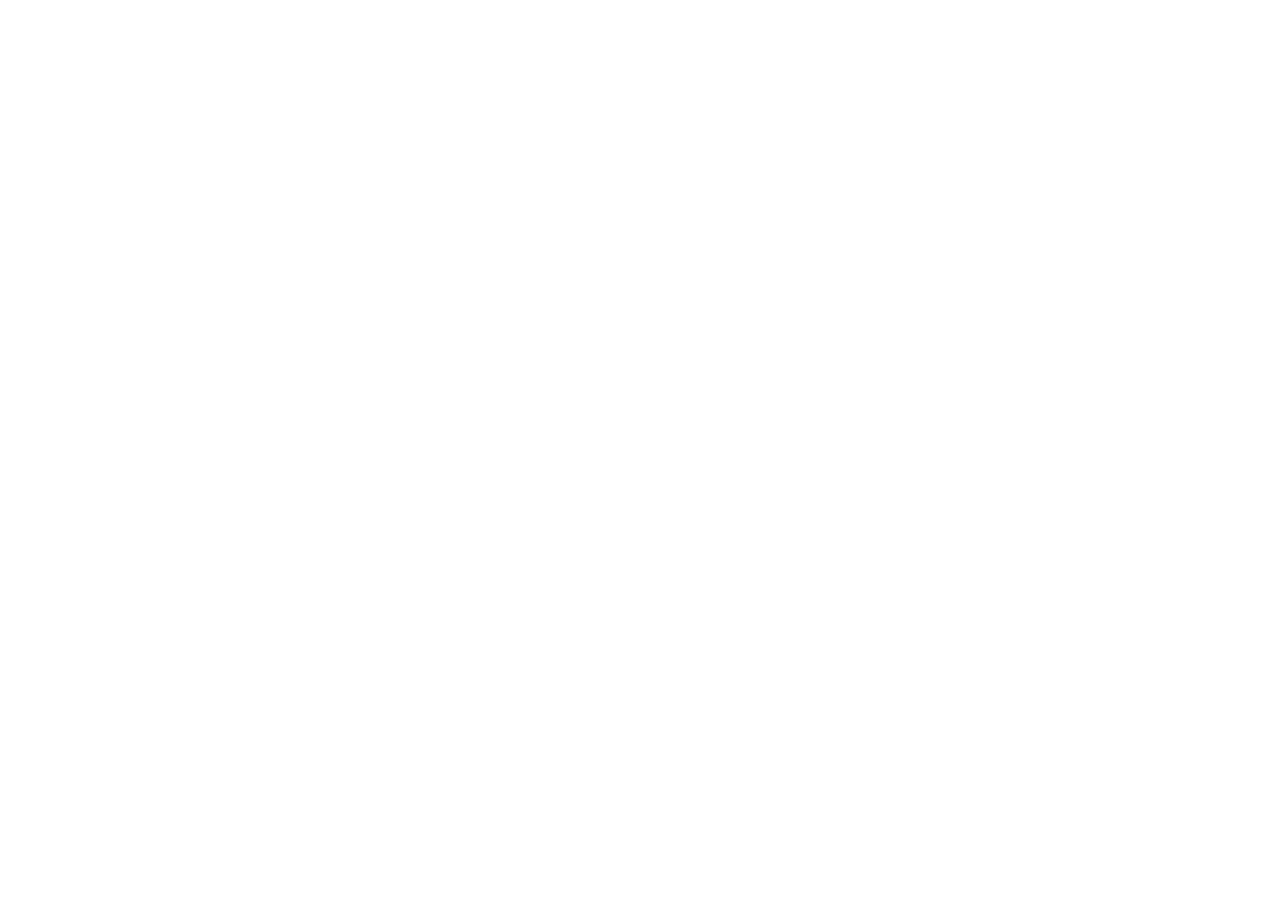
==== index.html @ 2c239f34 "Added index.html file, style.css, bootstrap.min.js, and fonts" ====
<!DOCTYPE html>
<html lang="en">
<head>
    <meta charset="UTF-8">
    <meta http-equiv="X-UA-Compatible" content="IE=edge">
    <meta name="viewport" content="width=device-width, initial-scale=1.0">
    <title>Document</title>
</head>
<body>
    
</body>
</html>
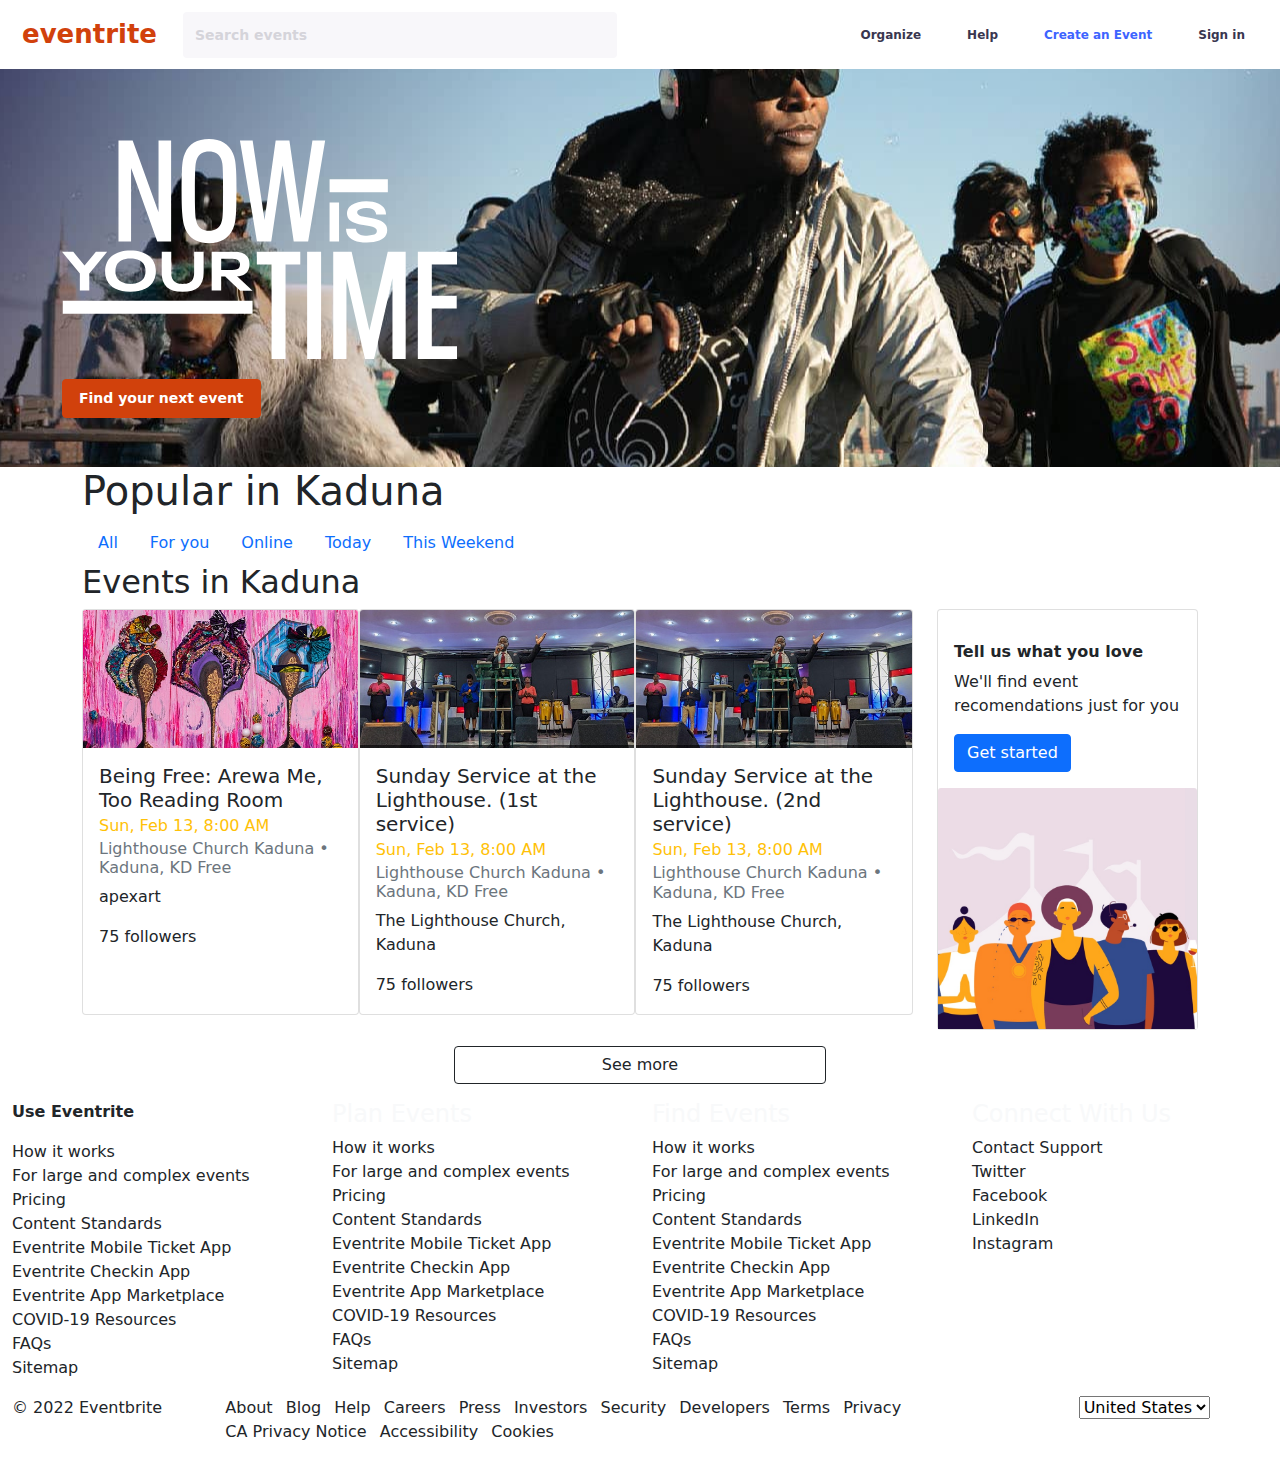
==== commit b6f734e8: "Completed homepage navigation bar and hero section" ====
--- a/index.html
+++ b/index.html
@@ -4,9 +4,284 @@
     <meta charset="UTF-8">
     <meta http-equiv="X-UA-Compatible" content="IE=edge">
     <meta name="viewport" content="width=device-width, initial-scale=1.0">
-    <title>Document</title>
+    <title>Eventrite</title>
+    <link rel="stylesheet" href="assets/css/bootstrap.min.css">
+    <link rel="stylesheet" href="assets/css/styles.css">
+    <link rel="preconnect" href="https://fonts.googleapis.com">
+    <link rel="preconnect" href="https://fonts.gstatic.com" crossorigin>
+    <link href="https://fonts.googleapis.com/css2?family=Poppins:ital,wght@0,400;0,500;0,600;0,700;1,200&display=swap" rel="stylesheet"> 
 </head>
-<body>
-    
+<body>  
+<header>
+<div class="container-fluid p-0">
+    <nav class="navbar navbar-expand-lg">
+        <div class="container-fluid">
+          <a class="navbar-brand" href="#">eventrite</a>
+          <button class="navbar-toggler" type="button" data-bs-toggle="collapse" data-bs-target="#navbarNav" aria-controls="navbarNav" aria-expanded="false" aria-label="Toggle navigation">
+            <span class="navbar-toggler-icon"><i class="fa fa-home"></i></span>
+          </button>
+          <div class="collapse navbar-collapse" id="navbarNav">
+            <form class="d-flex">
+                <input class="form-control search-header" type="search" placeholder="Search events" aria-label="Search">
+              </form>
+              <div class="ms-auto"></div>
+            <ul class="navbar-nav">
+              <li class="nav-item dropdown">
+                  <div class="dropdown">
+                    <a class="nav-link" href="#">Organize</a>
+                    <div class="dropdown-content">
+                        <a href="#">Why Eventrite?</a>
+                        <a href="#">Pricing</a>
+                        <a href="#">Resources</a>
+                    </div>
+                  </div>               
+              </li>
+              <li class="nav-item dropdown">
+                <div class="dropdown">
+                  <a class="nav-link" href="#">Help <i class="fa fa-home"></i></a>
+                  <div class="dropdown-content">
+                      <a href="#">Find your ticket</a>
+                      <a href="#">Contact an event organizer</a>
+                      <a href="#">Visit help center</a>
+                  </div>
+                </div>               
+            </li>
+              <li class="nav-item">
+                <a class="nav-link exception" href="#">Create an Event</a>
+              </li>
+              <li class="nav-item">
+                <a class="nav-link" href="#">Sign in</a>
+              </li>
+            </ul>
+          </div>
+        </div>
+      </nav>
+</div>
+
+<div class="container-fluid ">
+    <div class="row container-bg">
+        <div class="col-md-12 col-sm-12 bg-splash">
+            <svg id="home-header-text_svg" xmlns="http://www.w3.org/2000/svg" x="0" y="0" viewBox="0 0 295.76 164.65" xml:space="preserve"><style>
+                .home-header-text_svg__st0{fill:#fff}
+            </style><path class="home-header-text_svg__st0" d="M156.86 93.95h-11.03V84.4h32.51v9.55h-11.03v70.7h-10.46v-70.7zM183.46 84.4h10.46v80.25h-10.46V84.4zM203.01 84.4h13.75l13.3 58.88 13.75-58.88h13.41v80.25h-9.89v-60.36l-13.75 60.36h-6.82l-13.87-60.36v60.36H203V84.4zM266.32 84.4h29.44v9.55h-18.98v23.3h18.64v9.66h-18.64v28.19h18.98v9.55h-29.44V84.4zM200.25 47.59h7.12v29.04h-7.12V47.59zM218.68 75.95c-2.58-1.06-4.36-2.68-5.35-4.87-.49-1.21-.74-2.5-.74-3.87h7.36c.05.71.19 1.34.41 1.89.52 1.12 1.46 1.95 2.82 2.47 1.36.52 3.05.78 5.08.78 1.78 0 3.33-.2 4.63-.6 1.3-.4 2.15-1.01 2.53-1.83.14-.3.21-.67.21-1.11 0-.44-.07-.79-.21-1.07-.27-.63-.84-1.14-1.69-1.54-.85-.4-1.82-.71-2.92-.95-1.1-.23-2.5-.47-4.2-.72-.44-.08-1.25-.22-2.43-.41-2.8-.52-5.05-1.21-6.77-2.06-1.71-.85-2.91-2.02-3.6-3.5-.36-.82-.53-1.8-.53-2.92 0-1.04.19-2.03.58-2.96.58-1.32 1.54-2.42 2.9-3.31 1.36-.89 2.98-1.56 4.87-2.02 1.89-.45 3.93-.68 6.13-.68 3.43 0 6.39.53 8.89 1.6 2.5 1.07 4.21 2.65 5.14 4.73.44 1.01.69 2.19.74 3.54h-7.4a4.78 4.78 0 00-.45-1.81c-.88-2-3.18-3-6.91-3-1.62 0-3.04.19-4.28.58-1.23.38-2.03.97-2.39 1.77-.11.22-.16.49-.16.82 0 .36.05.66.16.9.25.55.75 1.01 1.5 1.38.75.37 1.63.67 2.63.9 1 .23 2.32.49 3.97.76l2.1.37c1.95.36 3.65.76 5.12 1.21 1.47.45 2.76 1.06 3.89 1.83 1.12.77 1.95 1.73 2.47 2.88.41.96.62 1.99.62 3.09 0 1.21-.23 2.32-.7 3.33-.9 2-2.64 3.5-5.2 4.48-2.56.99-5.67 1.48-9.32 1.48-3.75.03-6.92-.5-9.5-1.56zM200.27 30.16h43.6v9.67h-43.6zM.57 121.03h142.05v9.67H.57z"></path><g><path class="home-header-text_svg__st0" d="M42.28 1.18h10.6l19.37 53.63V1.18h9.42v75.57H71.29L51.7 21.73v55.02h-9.42V1.18zM93.66 70.01c-1.07-1.64-1.89-3.57-2.46-5.78-.57-2.21-1-5.28-1.28-9.21-.29-3.92-.43-9.28-.43-16.06 0-6.49.07-11.49.21-14.99.14-3.5.39-6.21.75-8.14.36-1.93.89-3.67 1.61-5.25 1.5-3.43 3.75-6.05 6.74-7.87S105.55 0 110.04 0c4.42 0 8.14.91 11.13 2.73 3 1.82 5.25 4.44 6.74 7.87.71 1.57 1.25 3.34 1.61 5.3.36 1.96.62 4.69.8 8.19.18 3.5.27 8.46.27 14.88s-.09 11.38-.27 14.88c-.18 3.5-.45 6.23-.8 8.19-.36 1.96-.89 3.73-1.61 5.3-1.5 3.43-3.75 6.05-6.74 7.87-3 1.82-6.71 2.73-11.13 2.73-7.64-.01-13.09-2.65-16.38-7.93zm25.37-6.85c.43-1 .75-2.19.96-3.59.21-1.39.36-3.84.43-7.33.07-3.5.11-7.92.11-13.27s-.04-9.78-.11-13.27c-.07-3.5-.21-5.94-.43-7.33-.21-1.39-.54-2.59-.96-3.59-1.64-3.64-4.64-5.46-8.99-5.46-4.35 0-7.35 1.82-8.99 5.46-.43 1-.75 2.19-.96 3.59-.21 1.39-.37 3.64-.48 6.74-.11 3.1-.16 7.73-.16 13.86 0 6.14.05 10.76.16 13.86.11 3.1.27 5.35.48 6.74.21 1.39.54 2.59.96 3.59 1.64 3.64 4.64 5.46 8.99 5.46 4.35 0 7.35-1.82 8.99-5.46zM196.96 1.18l-12.74 75.57h-10.81l-8.35-56.95-8.46 56.95h-10.7L133.16 1.18h9.53l8.88 59.41 8.35-59.41h10.28l8.35 58.34 8.88-58.34h9.53z"></path></g><g><path class="home-header-text_svg__st0" d="M13.37 100.72L0 84.43h8.43l8.43 10.32 8.51-10.32h8.43l-13.37 16.29v12.75h-7.08v-12.75zM40.05 112.09c-3.03-1.52-5.19-3.72-6.48-6.6-.88-1.92-1.32-4.1-1.32-6.54 0-2.3.42-4.43 1.28-6.38.85-1.92 2.1-3.56 3.76-4.92 1.66-1.36 3.67-2.39 6.03-3.09 2.36-.7 5-1.05 7.94-1.05 2.91 0 5.53.34 7.88 1.03 2.34.69 4.34 1.69 5.99 3.02 1.65 1.33 2.89 2.93 3.74 4.79.93 2.08 1.4 4.28 1.4 6.58 0 2.47-.49 4.73-1.48 6.79-1.32 2.8-3.48 4.94-6.5 6.42-3.02 1.48-6.71 2.22-11.07 2.22-4.42.01-8.14-.75-11.17-2.27zm17.83-5.02c1.81-.92 3.1-2.24 3.87-3.97.52-1.32.78-2.7.78-4.15 0-1.56-.27-2.98-.82-4.24-.8-1.73-2.09-3.04-3.89-3.93-1.8-.89-4-1.34-6.6-1.34-2.58 0-4.77.45-6.56 1.34-1.8.89-3.09 2.2-3.89 3.93-.55 1.26-.82 2.67-.82 4.24 0 1.45.27 2.84.82 4.15.79 1.73 2.1 3.05 3.91 3.97 1.81.92 4 1.38 6.58 1.38 2.6 0 4.81-.46 6.62-1.38zM78.53 110.92c-2.58-2.3-3.87-5.76-3.87-10.37V84.43h7.12v15.63c0 1.97.3 3.57.9 4.79a5.68 5.68 0 002.78 2.71c1.25.59 2.87.88 4.87.88s3.63-.29 4.87-.88c1.25-.59 2.17-1.49 2.78-2.71.6-1.22.9-2.82.9-4.79V84.43H106v16.12c0 4.61-1.29 8.06-3.87 10.37-2.58 2.3-6.51 3.46-11.81 3.46-5.28-.01-9.22-1.16-11.79-3.46zM122.17 102.82h-3.04v10.65h-7.12V84.43h17.07c2.63 0 4.86.44 6.68 1.32 1.82.88 3.11 2.15 3.85 3.83.49 1.1.74 2.4.74 3.91 0 1.67-.27 3.13-.82 4.36-.66 1.48-1.71 2.64-3.15 3.48-1.44.84-3.23 1.32-5.37 1.46l11.6 10.7h-9.26l-11.18-10.67zm-3.04-4.86h8.14c1.54 0 2.76-.16 3.66-.47.91-.31 1.55-.88 1.93-1.71.22-.47.33-1.14.33-2.02 0-.74-.11-1.33-.33-1.77-.36-.82-1.01-1.41-1.95-1.77-.95-.36-2.16-.53-3.64-.53h-8.14v8.27z"></path></g></svg>
+        
+            <a class="btn px-3 py-2">Find your next event</a>
+        </div>
+        
+    </div>
+</div>
+</header>
+
+<main>
+<section class="section-one">
+    <div class="container">
+        <div class="row">
+            <div class="col-md-12">
+                <h1>Popular in Kaduna</h1>
+            </div>
+            <div class="col-md-12">
+                <ul class="nav">
+                    <li class="nav-item">
+                      <a class="nav-link active" aria-current="page" href="#">All</a>
+                    </li>
+                    <li class="nav-item">
+                      <a class="nav-link" href="#">For you</a>
+                    </li>
+                    <li class="nav-item">
+                      <a class="nav-link" href="#">Online</a>
+                    </li>
+                    <li class="nav-item">
+                      <a class="nav-link ">Today</a>
+                    </li>
+                    <li class="nav-item">
+                        <a class="nav-link ">This Weekend</a>
+                      </li>
+                  </ul>
+            </div>
+        </div>
+        <div class="row">
+            <div class="col-md-12">
+                <h2>Events in Kaduna</h2>
+            </div>
+            <div class="col-md-9">
+                <div class="cards">
+                    <div class="d-flex flex-row">
+                        <div class="card">
+                            <img src="assets/images/event-one.jpg" class="card-img-top" alt="...">
+                                <div class="card-body">
+                                     <h5 class="card-title">Being Free: Arewa Me, Too Reading Room</h5>
+                                     <h6 class="card-subtitle mb-2 text-warning">Sun, Feb 13, 8:00 AM</h6>                                    
+                                        <h6 class="card-subtitle mb-2 text-muted">Lighthouse Church Kaduna • Kaduna, KD
+                                            Free</h6>
+                                            <p class="card-text">apexart</p>
+                                            <p class="card-text"> 75 followers</p>
+                                </div>
+                        </div>
+                        <div class="card">
+                            <img src="assets/images/event-two.jpg" class="card-img-top" alt="...">
+                                <div class="card-body">
+                                     <h5 class="card-title">Sunday Service at the Lighthouse. (1st service)</h5>
+                                     <h6 class="card-subtitle mb-2 text-warning">Sun, Feb 13, 8:00 AM</h6>
+                                     <h6 class="card-subtitle mb-2 text-muted">Lighthouse Church Kaduna • Kaduna, KD
+                                            Free</h6>
+                                            <p class="card-text">The Lighthouse Church, Kaduna</p>
+                                            <p class="card-text"> 75 followers</p>
+                                </div>
+                        </div>
+                        <div class="card">
+                            <img src="assets/images/event-three.jpg" class="card-img-top" alt="...">
+                                <div class="card-body">
+                                     <h5 class="card-title">Sunday Service at the Lighthouse. (2nd service)</h5>
+                                     <h6 class="card-subtitle mb-2 text-warning">Sun, Feb 13, 8:00 AM</h6>
+                                     <h6 class="card-subtitle mb-2 text-muted">Lighthouse Church Kaduna • Kaduna, KD
+                                            Free</h6>
+                                            <p class="card-text">The Lighthouse Church, Kaduna</p>
+                                            <p class="card-text"> 75 followers</p>
+                                </div>
+                        </div>
+
+                    </div>
+                </div>
+            </div>
+            <div class="col-md-3">
+                <div class="card">                  
+                        <div class="card-body">
+                            
+                                <p class="card-text"><h6><b>Tell us what you love</b></h6>
+                                    We'll find event recomendations just for you</p>
+                             <a href="#" class="btn btn-primary">Get started</a>
+                        </div>
+                        <img src="assets/images/side.jpg" class="card-img-top" alt="...">
+                </div>
+            </div>
+
+            <div class="col-md-12 text-center py-3">
+                <div class="d-grid gap-2 col-4 mx-auto">
+                    <button class="btn btn-outline-dark" type="button">See more</button>
+                  </div>
+                
+            </div>
+        </div>
+    </div>
+</section>
+</main>
+
+<footer>
+<div class="container-fluid">
+    <div class="row">
+        <div class="col-md-3">
+            <p><b>Use Eventrite</b></p>
+            <ul class="list-unstyled">
+                <li>How it works</li>
+                <li>For large and complex events</li>
+                <li>Pricing</li>
+                <li>Content Standards</li>
+                <li>Eventrite Mobile Ticket App</li>
+                <li>Eventrite Checkin App</li>
+                <li>Eventrite App Marketplace</li>
+                <li>COVID-19 Resources</li>
+                <li>FAQs</li>
+                <li>Sitemap</li>
+            </ul>
+        </div>
+        <div class="col-md-3">
+            <h4  class="text-light">Plan Events</h4>
+            <ul class="list-unstyled">
+                <li>How it works</li>
+                <li>For large and complex events</li>
+                <li>Pricing</li>
+                <li>Content Standards</li>
+                <li>Eventrite Mobile Ticket App</li>
+                <li>Eventrite Checkin App</li>
+                <li>Eventrite App Marketplace</li>
+                <li>COVID-19 Resources</li>
+                <li>FAQs</li>
+                <li>Sitemap</li>
+            </ul>
+        </div>
+        <div class="col-md-3">
+            <h4  class="text-light">Find Events</h4>
+            <ul class="list-unstyled">
+                <li>How it works</li>
+                <li>For large and complex events</li>
+                <li>Pricing</li>
+                <li>Content Standards</li>
+                <li>Eventrite Mobile Ticket App</li>
+                <li>Eventrite Checkin App</li>
+                <li>Eventrite App Marketplace</li>
+                <li>COVID-19 Resources</li>
+                <li>FAQs</li>
+                <li>Sitemap</li>
+            </ul>
+        </div>
+        <div class="col-md-3">
+            <h4 class="text-light">Connect With Us</h4>
+            <ul class="list-unstyled">
+                <li>Contact Support</li>
+                <li>Twitter</li>
+                <li>Facebook</li>
+                <li>LinkedIn</li>
+                <li>Instagram</li>
+            </ul>
+        </div>
+    </div>
+    <div class="row">
+        <div class="col-md-2">
+            <p>© 2022 Eventbrite</p>
+        </div>
+        <div class="col-md-8">
+            <ul class="list-inline">
+                <li class="list-inline-item">
+                    About
+                </li>
+                <li class="list-inline-item">
+                    Blog
+                </li>
+                <li class="list-inline-item">
+                    Help
+                </li>
+                <li class="list-inline-item">
+                    Careers
+                </li>
+                <li class="list-inline-item">
+                    Press
+                </li>
+                <li class="list-inline-item">
+                    Investors
+                </li>
+                <li class="list-inline-item">
+                    Security
+                </li>
+                <li class="list-inline-item">
+                    Developers
+                </li>
+                <li class="list-inline-item">
+                    Terms
+                </li>
+                <li class="list-inline-item">
+                    Privacy
+                </li>
+                <li class="list-inline-item">
+                    CA Privacy Notice
+                </li>
+                <li class="list-inline-item">
+                    Accessibility
+                </li>
+                <li class="list-inline-item">
+                    Cookies
+                </li>
+            </ul>
+        </div>
+        <div class="col-md-2">
+            <select>
+                <option value="USA">United States</option>
+            </select>
+        </div>
+    </div>
+</div>
+</footer>
+<script src="assets/js/jquery-3.6.0.min.js"></script>
+<script src="assets/js/popper.min.js"></script>
+<script src="assets/js/bootstrap.min.js"></script>
 </body>
 </html>--- a/assets/css/styles.css
+++ b/assets/css/styles.css
@@ -0,0 +1,115 @@
+:root {
+    --Poppins-font: "poppins", cursive;
+    --Rubik-font: "Rubik", cursive;
+    --orange-theme: #d1410c;
+    font-size: 16px;
+}
+
+* {
+    box-sizing: border-box;
+}
+
+header,
+section {
+    overflow-x: hidden;
+}
+
+.navbar {
+    padding: 0;
+}
+
+.navbar .container-fluid a.navbar-brand {
+    padding: 15px 10px 15px 10px;
+    color: var(--orange-theme);
+    font-weight: 700;
+    font-size: 26px;
+
+}
+
+.navbar .container-fluid .navbar-collapse .d-flex .search-header {
+    background: #F8F7FA;
+    border: none;
+    height: 46px;
+    font-size: 16px;
+    font-weight: 700;
+    min-width: 434px;
+}
+
+.navbar .container-fluid .navbar-collapse .d-flex .search-header::placeholder {
+    color: #D5D4DA;
+    font-size: 14px;
+    font-weight: 700;
+}
+
+.navbar .container-fluid .navbar-collapse .navbar-nav li.nav-item {
+    padding: 0 15px 0 15px;
+
+}
+
+.navbar .container-fluid .navbar-collapse .navbar-nav li.nav-item .dropdown .nav-link {
+    font-size: 12px;
+    font-weight: 700;
+    color: #39364F;
+}
+
+
+.navbar .container-fluid .navbar-collapse .navbar-nav li.nav-item .nav-link {
+    font-size: 12px;
+    font-weight: 700;
+    color: #39364F;
+}
+
+.navbar .container-fluid .navbar-collapse .navbar-nav li.nav-item .exception {
+    font-size: 12px;
+    font-weight: 700;
+    color: #3D64FF;
+
+}
+
+.dropdown-content {
+    display: none;
+    position: absolute;
+    background: white;
+    min-width: 160px;
+    box-shadow: 0px 2px 15px 0px rgba(0, 0, 0, 0.2);
+    z-index: 1;
+}
+
+.dropdown-content a {
+    color: black;
+    padding: 12px 16px;
+    text-decoration: none;
+    display: block;
+}
+
+.dropdown-content a:hover {
+    background: #fefefe;
+}
+
+.dropdown:hover .dropdown-content {
+    display: block;
+}
+
+header .container-fluid .container-bg {
+    background-image: url('../images/container-bg.jpg');
+    background-repeat: no-repeat;
+    background-position: center;
+    height: 398px;
+}
+
+header .container-fluid .container-bg .bg-splash #home-header-text_svg {
+    max-height: 220px;
+    display: block;
+    margin: 70px 10px 10px 50px;
+
+}
+
+header .container-fluid .container-bg .bg-splash a {
+    max-height: 200px;
+    color: #fff;
+    background-color: var(--orange-theme);
+    border-color: var(--orange-theme);
+    font-weight: 600;
+    font-size: 14px;
+    margin: 10px 10px 10px 50px;
+}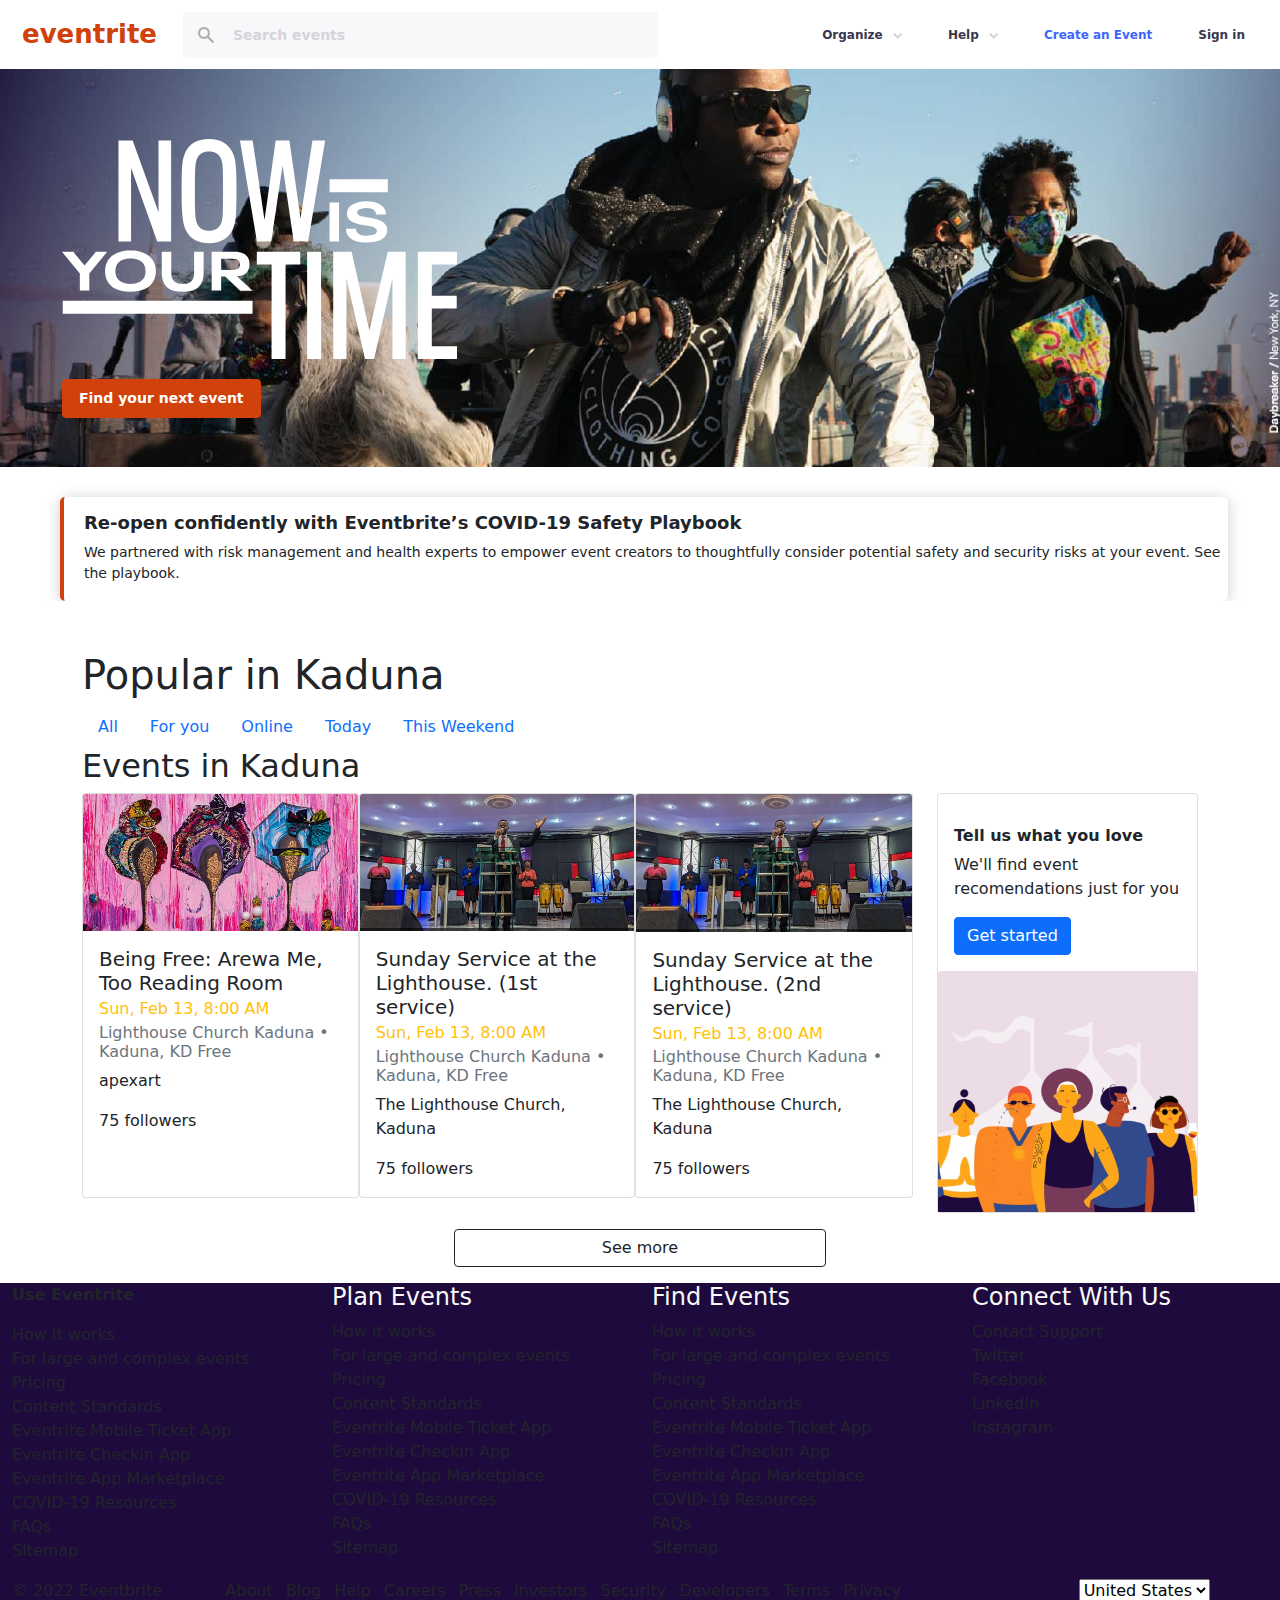
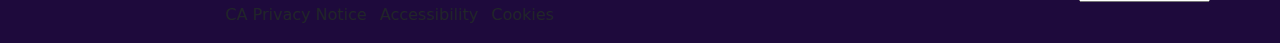
==== commit 06fa5358: "Completed front page hero section and header" ====
--- a/index.html
+++ b/index.html
@@ -10,6 +10,7 @@
     <link rel="preconnect" href="https://fonts.googleapis.com">
     <link rel="preconnect" href="https://fonts.gstatic.com" crossorigin>
     <link href="https://fonts.googleapis.com/css2?family=Poppins:ital,wght@0,400;0,500;0,600;0,700;1,200&display=swap" rel="stylesheet"> 
+    <link rel="stylesheet" href="assets/font-awesome/css/font-awesome.css">
 </head>
 <body>  
 <header>
@@ -28,7 +29,7 @@
             <ul class="navbar-nav">
               <li class="nav-item dropdown">
                   <div class="dropdown">
-                    <a class="nav-link" href="#">Organize</a>
+                    <a class="nav-link" href="#">Organize <i class="fa fa-chevron-down"></i></a>
                     <div class="dropdown-content">
                         <a href="#">Why Eventrite?</a>
                         <a href="#">Pricing</a>
@@ -38,7 +39,7 @@
               </li>
               <li class="nav-item dropdown">
                 <div class="dropdown">
-                  <a class="nav-link" href="#">Help <i class="fa fa-home"></i></a>
+                  <a class="nav-link" href="#">Help <i class="fa fa-chevron-down"></i></a>
                   <div class="dropdown-content">
                       <a href="#">Find your ticket</a>
                       <a href="#">Contact an event organizer</a>
@@ -73,6 +74,19 @@
 </header>
 
 <main>
+    <section class="section-notification">
+        <div class="container-fluid mx-lg-5 mx-md-1 mx-sm-1">
+            <div class="row">
+                <div class="col-md-12 notification mx-0">
+                    <div class="notify-message">
+                        <h5>Re-open confidently with Eventbrite’s COVID-19 Safety Playbook</h5>
+                        <p>We partnered with risk management and health experts to empower event creators to thoughtfully consider potential safety and security risks at your event. See the playbook.</p>
+                    </div>
+                </div>
+            </div>
+        </div>
+    </section>  
+
 <section class="section-one">
     <div class="container">
         <div class="row">
--- a/assets/css/styles.css
+++ b/assets/css/styles.css
@@ -27,18 +27,24 @@
 }
 
 .navbar .container-fluid .navbar-collapse .d-flex .search-header {
-    background: #F8F7FA;
+    background: url(../images/search-icon.png) no-repeat 0 6px #F8F7FA;
+    background-size: 16px 16px;
+    background-position-y: center;
+    background-position-x: 15px;
     border: none;
     height: 46px;
     font-size: 16px;
     font-weight: 700;
-    min-width: 434px;
+    min-width: 475px;
+    padding-left: 50px;
 }
 
 .navbar .container-fluid .navbar-collapse .d-flex .search-header::placeholder {
     color: #D5D4DA;
     font-size: 14px;
     font-weight: 700;
+    text-align: left;
+    left: 10px;
 }
 
 .navbar .container-fluid .navbar-collapse .navbar-nav li.nav-item {
@@ -52,6 +58,11 @@
     color: #39364F;
 }
 
+.navbar .container-fluid .navbar-collapse .navbar-nav li.nav-item .dropdown .nav-link i {
+    color: #D5D4DA;
+    font-size: 10px;
+    padding-left: 6px;
+}
 
 .navbar .container-fluid .navbar-collapse .navbar-nav li.nav-item .nav-link {
     font-size: 12px;
@@ -70,20 +81,24 @@
     display: none;
     position: absolute;
     background: white;
-    min-width: 160px;
+    min-width: 250px;
     box-shadow: 0px 2px 15px 0px rgba(0, 0, 0, 0.2);
     z-index: 1;
+    right: 0px;
 }
 
+
 .dropdown-content a {
-    color: black;
-    padding: 12px 16px;
+    color: #919094;
+    padding: 15px 16px;
     text-decoration: none;
     display: block;
+    font-size: 14px;
 }
 
 .dropdown-content a:hover {
-    background: #fefefe;
+    background: #F8F7FA;
+    color: #39364F;
 }
 
 .dropdown:hover .dropdown-content {
@@ -95,10 +110,12 @@
     background-repeat: no-repeat;
     background-position: center;
     height: 398px;
+    background-size: cover;
 }
 
 header .container-fluid .container-bg .bg-splash #home-header-text_svg {
     max-height: 220px;
+    height: 100%;
     display: block;
     margin: 70px 10px 10px 50px;
 
@@ -112,4 +129,37 @@
     font-weight: 600;
     font-size: 14px;
     margin: 10px 10px 10px 50px;
+}
+
+.section-notification .container-fluid .row .notification .notify-message {
+    margin-top: 30px;
+    padding: 15px 0px 1px 20px;
+    border-left: 4px solid var(--orange-theme);
+    box-shadow: 0px 2px 15px 0px rgba(0, 0, 0, 0.2);
+    border-radius: 5px;
+    width: 93%;
+}
+
+.section-notification .container-fluid .row .notification .notify-message h5 {
+    font-size: 18px;
+    font-weight: 600;
+}
+
+.section-notification .container-fluid .row .notification .notify-message p {
+    font-size: 14px;
+    font-weight: 500;
+}
+
+.section-notification .container-fluid .row .col-md-12 h1 {
+    font-size: 40px;
+    font-weight: 900;
+}
+
+.section-notification {
+    margin-bottom: 50px;
+    position: relative;
+}
+
+footer {
+    background: #1E0A3C;
 }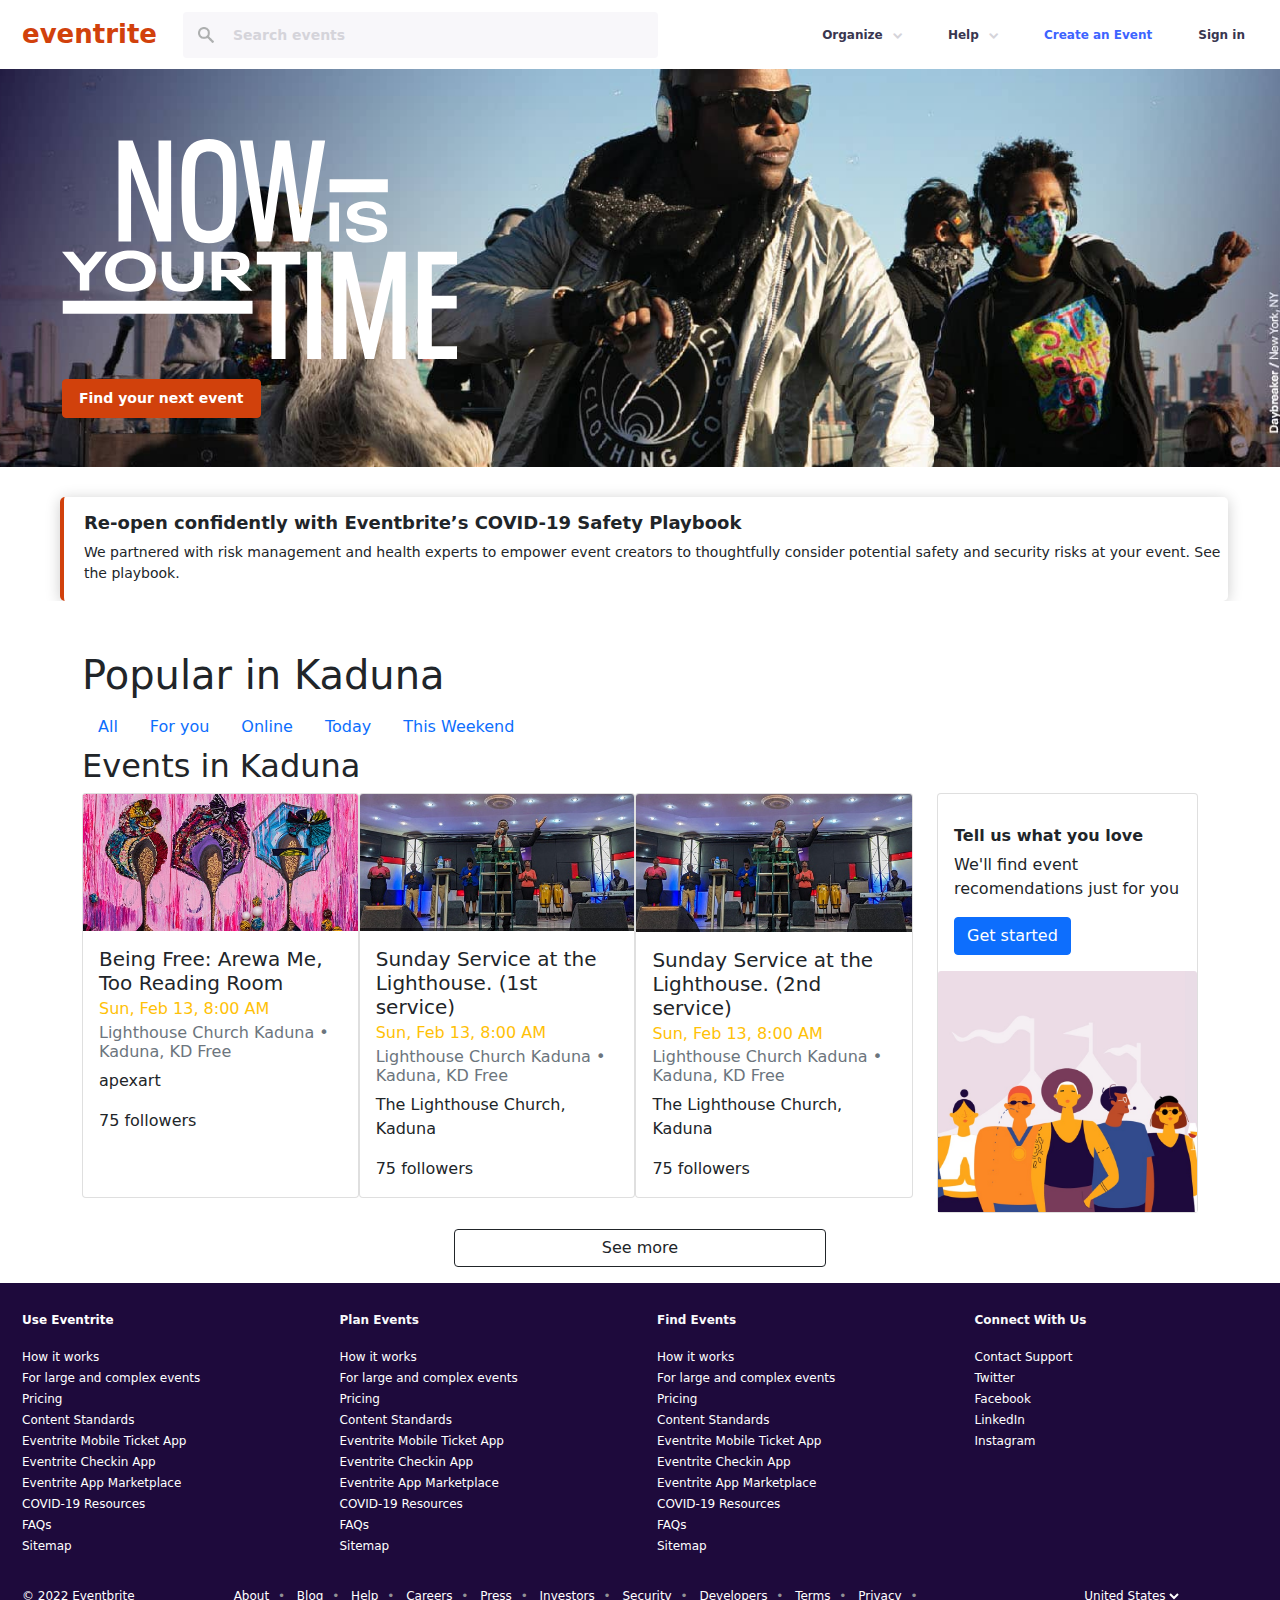
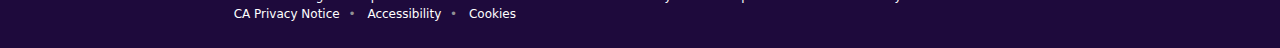
==== commit c0b84149: "front page footer completed" ====
--- a/index.html
+++ b/index.html
@@ -182,9 +182,9 @@
 
 <footer>
 <div class="container-fluid">
-    <div class="row">
+    <div class="row footer-top">
         <div class="col-md-3">
-            <p><b>Use Eventrite</b></p>
+            <h4>Use Eventrite</h4>
             <ul class="list-unstyled">
                 <li>How it works</li>
                 <li>For large and complex events</li>
@@ -239,7 +239,7 @@
             </ul>
         </div>
     </div>
-    <div class="row">
+    <div class="row footer-down mt-3 mb-1">
         <div class="col-md-2">
             <p>© 2022 Eventbrite</p>
         </div>
@@ -287,8 +287,10 @@
             </ul>
         </div>
         <div class="col-md-2">
-            <select>
+            <select class="country">
                 <option value="USA">United States</option>
+                <option value="es_AR" data-spec="select-option">Argentina</option>
+                <option value="en_AU" data-spec="select-option">Australia</option>
             </select>
         </div>
     </div>
--- a/assets/css/styles.css
+++ b/assets/css/styles.css
@@ -162,4 +162,34 @@
 
 footer {
     background: #1E0A3C;
+    color: white;
+    font-size: 12px;
+    padding: 20px 0px 5px 10px;
+}
+
+footer .container-fluid .footer-top .col-md-3 h4 {
+    font-size: 12px;
+    font-weight: 700;
+    margin: 10px 0px 20px 0px;
+}
+
+footer .container-fluid .footer-top .col-md-3 ul li {
+    margin: 3px 0px 3px 0px;
+}
+
+footer .container-fluid .footer-down .col-md-8 ul li:after {
+    content: "\2022";
+    padding-left: 5px;
+    color: #919094;
+}
+
+footer .container-fluid .footer-down .col-md-8 ul li:last-child::after {
+    content: none;
+}
+
+footer .container-fluid .footer-down .col-md-2 select {
+    background: #1E0A3C;
+    color: white;
+    border: none;
+
 }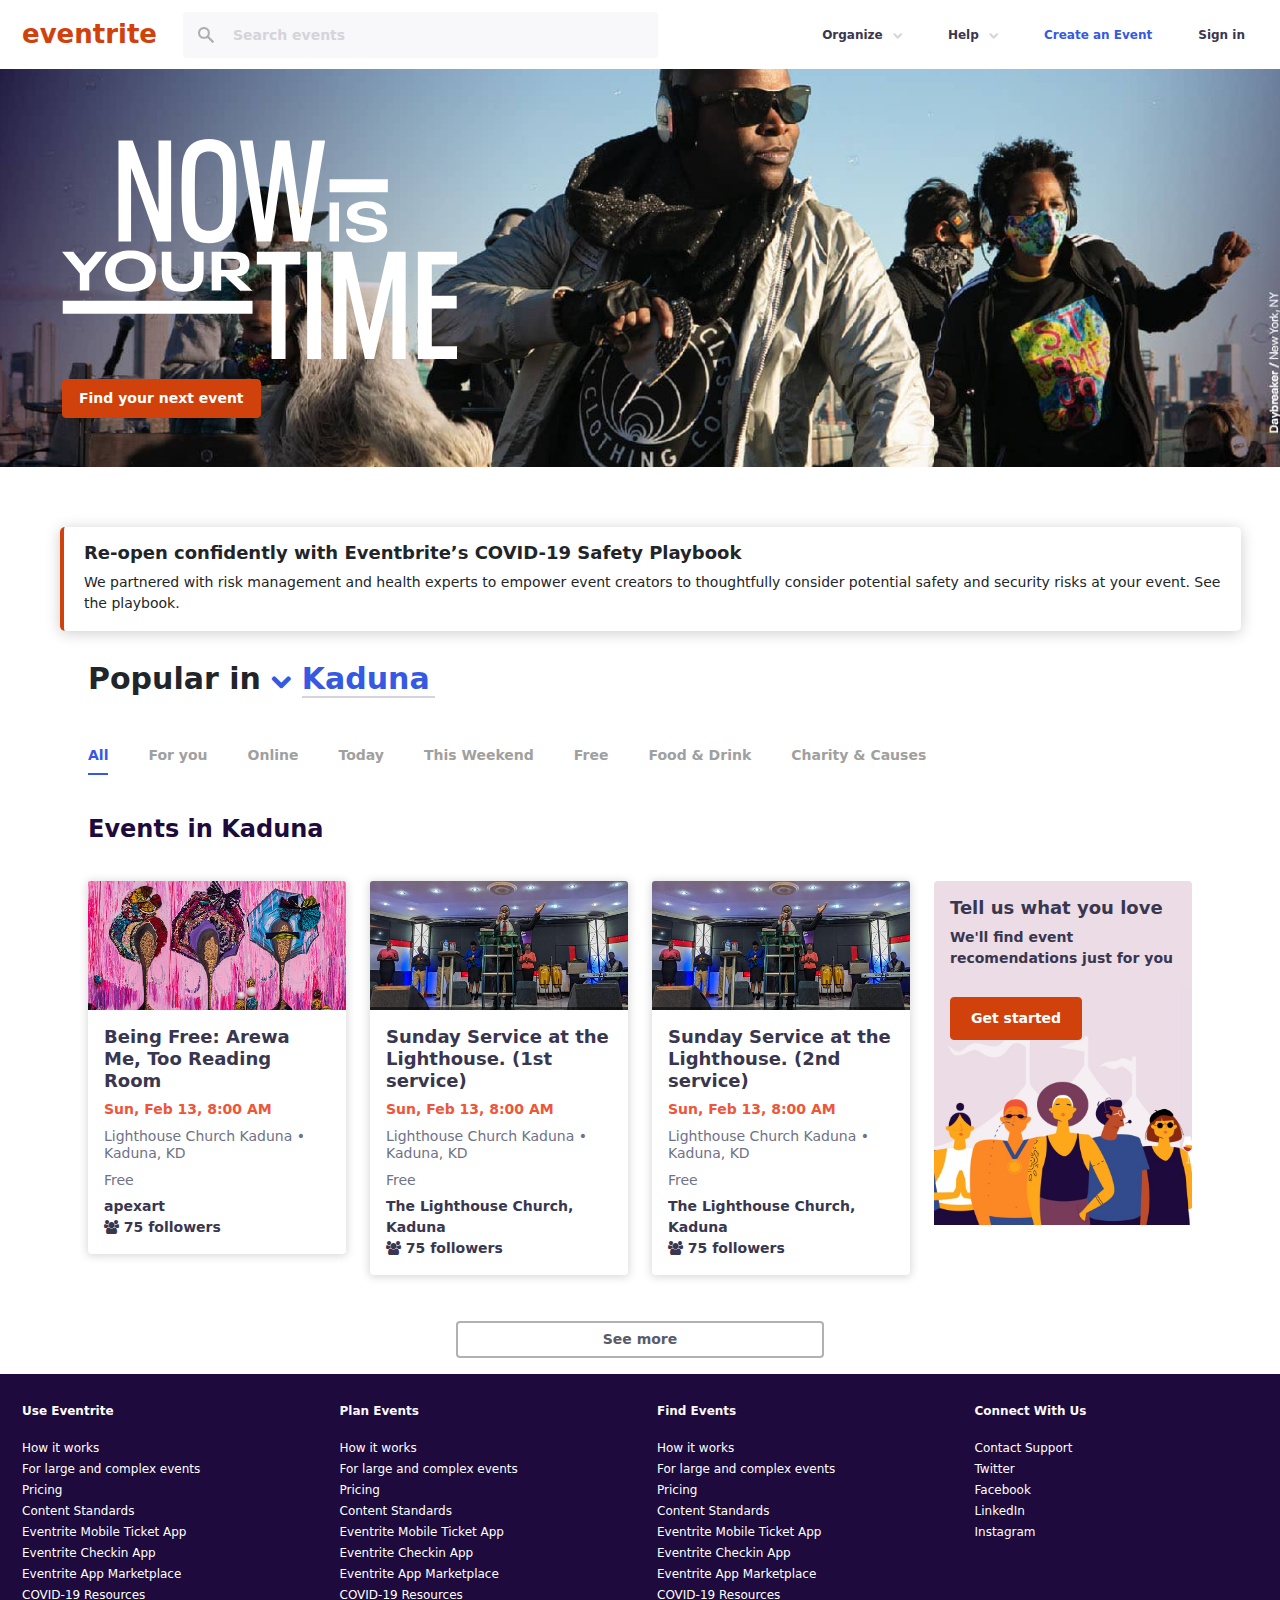
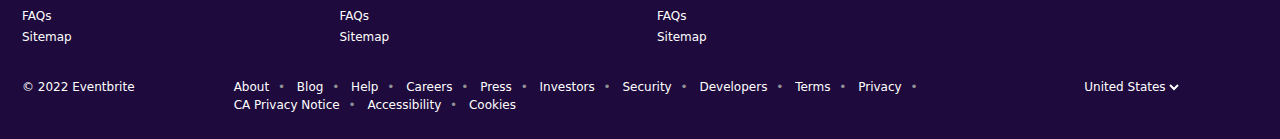
==== commit e2d9682d: "Added main frontpage section" ====
--- a/index.html
+++ b/index.html
@@ -74,7 +74,7 @@
 </header>
 
 <main>
-    <section class="section-notification">
+    <section class="section-one">
         <div class="container-fluid mx-lg-5 mx-md-1 mx-sm-1">
             <div class="row">
                 <div class="col-md-12 notification mx-0">
@@ -85,93 +85,102 @@
                 </div>
             </div>
         </div>
-    </section>  
+    <div class="container-fluid">
+        <div class="row mx-md-5 mx-sm-2 px-md-3 px-sm-2">
+            <div class="col-md-12 ">
+                <div class="h1">Popular in <i class="fa fa-chevron-down"></i> <span name="input" id="input" role="text" contenteditable="true"></span></div> 
+            </div>
+            <div class="col-md-12 ">
+                <ul class="nav">
+                    <li class="nav-item">
+                      <a class="nav-link active" aria-current="page" href="#">All</a>
+                    </li>
+                    <li class="nav-item">
+                      <a class="nav-link" href="#">For you</a>
+                    </li>
+                    <li class="nav-item">
+                      <a class="nav-link" href="#">Online</a>
+                    </li>
+                    <li class="nav-item">
+                      <a class="nav-link ">Today</a>
+                    </li>
+                    <li class="nav-item">
+                        <a class="nav-link ">This Weekend</a>
+                    </li>
+                    <li class="nav-item">
+                        <a class="nav-link ">Free</a>
+                    </li>
+                    <li class="nav-item">
+                          <a class="nav-link ">Food & Drink</a>
+                    </li>
+                    <li class="nav-item">
+                        <a class="nav-link ">Charity & Causes</a>
+                  </li>
+                  </ul>
+            </div>
+        </div>
+        <div class="row mx-md-5 mx-sm-2 px-md-3 px-sm-2">
+            <div class="col-md-12 ">
+                <h2 class="events-list-heading">Events in Kaduna</h2>
+            </div>
+        </div>
+        <div class="row mx-md-5 mx-sm-2 px-md-3 px-sm-2 events-group">
+            <div class="col-md-3 col-sm-3">
+                <div class="card">
+                    <img src="assets/images/event-one.jpg" class="card-img-top" alt="...">
+                        <div class="card-body">
+                            <h5 class="card-title">Being Free: Arewa Me, Too Reading Room</h5>
+                            <h6 class="card-subtitle mb-2 text-time">Sun, Feb 13, 8:00 AM</h6>                                    
+                            <h6 class="card-subtitle mb-2 text-address">Lighthouse Church Kaduna • Kaduna, KD </h6>
+                            <h6 class="card-subtitle mb-2 text-price">Free</h6>
+                            <p class="card-text text-creator">apexart</p>
+                            <p class="card-text text-traction"><i class="fa fa-users"></i> 75 followers</p>
+                        </div>
+                </div>
+            </div>
+            <div class="col-md-3 col-sm-3">
+                <div class="card">
+                    <img src="assets/images/event-two.jpg" class="card-img-top" alt="...">
+                        <div class="card-body">
+                            <h5 class="card-title">Sunday Service at the Lighthouse. (1st service)</h5>
+                            <h6 class="card-subtitle mb-2 text-time">Sun, Feb 13, 8:00 AM</h6>
+                            <h6 class="card-subtitle mb-2 text-address">Lighthouse Church Kaduna • Kaduna, KD </h6>
+                            <h6 class="card-subtitle mb-2 text-price">Free</h6>
+                            <p class="card-text text-creator">The Lighthouse Church, Kaduna</p>
+                            <p class="card-text text-traction"><i class="fa fa-users"></i> 75 followers</p>
+                        </div>
+                </div>
+            </div>
+            <div class="col-md-3 col-sm-3">
+                <div class="card">
+                    <img src="assets/images/event-three.jpg" class="card-img-top" alt="...">
+                        <div class="card-body">
+                            <h5 class="card-title">Sunday Service at the Lighthouse. (2nd service)</h5>
+                            <h6 class="card-subtitle mb-2 text-time">Sun, Feb 13, 8:00 AM</h6>
+                            <h6 class="card-subtitle mb-2 text-address">Lighthouse Church Kaduna • Kaduna, KD </h6>
+                            <h6 class="card-subtitle mb-2 text-price">Free</h6>
+                            <p class="card-text text-creator">The Lighthouse Church, Kaduna</p>
+                            <p class="card-text text-traction"><i class="fa fa-users"></i> 75 followers</p>
+                        </div>
+                </div>
+            </div>
+            <div class="col-md-3 col-sm-3">
+                <div class="card event-info" ds-color="#ECDCE6">                  
+                    <div class="card-body">
+                        <h5 class="card-title">Tell us what you love</h5>
+                        <p class="card-text">We'll find event recomendations just for you</p>
+                        
+                    </div>
+                    <div class="card-img-overlay"> <a href="#" class="btn">Get started</a></div>
+                    <img src="assets/images/side.jpg" class="card-img-top" alt="...">
+                </div>
+            </div>
 
-<section class="section-one">
-    <div class="container">
-        <div class="row">
-            <div class="col-md-12">
-                <h1>Popular in Kaduna</h1>
-            </div>
-            <div class="col-md-12">
-                <ul class="nav">
-                    <li class="nav-item">
-                      <a class="nav-link active" aria-current="page" href="#">All</a>
-                    </li>
-                    <li class="nav-item">
-                      <a class="nav-link" href="#">For you</a>
-                    </li>
-                    <li class="nav-item">
-                      <a class="nav-link" href="#">Online</a>
-                    </li>
-                    <li class="nav-item">
-                      <a class="nav-link ">Today</a>
-                    </li>
-                    <li class="nav-item">
-                        <a class="nav-link ">This Weekend</a>
-                      </li>
-                  </ul>
-            </div>
-        </div>
-        <div class="row">
-            <div class="col-md-12">
-                <h2>Events in Kaduna</h2>
-            </div>
-            <div class="col-md-9">
-                <div class="cards">
-                    <div class="d-flex flex-row">
-                        <div class="card">
-                            <img src="assets/images/event-one.jpg" class="card-img-top" alt="...">
-                                <div class="card-body">
-                                     <h5 class="card-title">Being Free: Arewa Me, Too Reading Room</h5>
-                                     <h6 class="card-subtitle mb-2 text-warning">Sun, Feb 13, 8:00 AM</h6>                                    
-                                        <h6 class="card-subtitle mb-2 text-muted">Lighthouse Church Kaduna • Kaduna, KD
-                                            Free</h6>
-                                            <p class="card-text">apexart</p>
-                                            <p class="card-text"> 75 followers</p>
-                                </div>
-                        </div>
-                        <div class="card">
-                            <img src="assets/images/event-two.jpg" class="card-img-top" alt="...">
-                                <div class="card-body">
-                                     <h5 class="card-title">Sunday Service at the Lighthouse. (1st service)</h5>
-                                     <h6 class="card-subtitle mb-2 text-warning">Sun, Feb 13, 8:00 AM</h6>
-                                     <h6 class="card-subtitle mb-2 text-muted">Lighthouse Church Kaduna • Kaduna, KD
-                                            Free</h6>
-                                            <p class="card-text">The Lighthouse Church, Kaduna</p>
-                                            <p class="card-text"> 75 followers</p>
-                                </div>
-                        </div>
-                        <div class="card">
-                            <img src="assets/images/event-three.jpg" class="card-img-top" alt="...">
-                                <div class="card-body">
-                                     <h5 class="card-title">Sunday Service at the Lighthouse. (2nd service)</h5>
-                                     <h6 class="card-subtitle mb-2 text-warning">Sun, Feb 13, 8:00 AM</h6>
-                                     <h6 class="card-subtitle mb-2 text-muted">Lighthouse Church Kaduna • Kaduna, KD
-                                            Free</h6>
-                                            <p class="card-text">The Lighthouse Church, Kaduna</p>
-                                            <p class="card-text"> 75 followers</p>
-                                </div>
-                        </div>
-
-                    </div>
-                </div>
-            </div>
-            <div class="col-md-3">
-                <div class="card">                  
-                        <div class="card-body">
-                            
-                                <p class="card-text"><h6><b>Tell us what you love</b></h6>
-                                    We'll find event recomendations just for you</p>
-                             <a href="#" class="btn btn-primary">Get started</a>
-                        </div>
-                        <img src="assets/images/side.jpg" class="card-img-top" alt="...">
-                </div>
-            </div>
-
+        </div>
+        <div class="row mx-md-5 mx-sm-2 px-md-3 px-sm-2">
             <div class="col-md-12 text-center py-3">
                 <div class="d-grid gap-2 col-4 mx-auto">
-                    <button class="btn btn-outline-dark" type="button">See more</button>
+                    <button class="btn btn-outline-gray" type="button">See more</button>
                   </div>
                 
             </div>
--- a/assets/css/styles.css
+++ b/assets/css/styles.css
@@ -37,6 +37,11 @@
     font-weight: 700;
     min-width: 475px;
     padding-left: 50px;
+    outline: none;
+}
+
+.navbar .container-fluid .navbar-collapse .d-flex .search-header:focus {
+    outline: none;
 }
 
 .navbar .container-fluid .navbar-collapse .d-flex .search-header::placeholder {
@@ -73,7 +78,7 @@
 .navbar .container-fluid .navbar-collapse .navbar-nav li.nav-item .exception {
     font-size: 12px;
     font-weight: 700;
-    color: #3D64FF;
+    color: #3659e3;
 
 }
 
@@ -115,7 +120,6 @@
 
 header .container-fluid .container-bg .bg-splash #home-header-text_svg {
     max-height: 220px;
-    height: 100%;
     display: block;
     margin: 70px 10px 10px 50px;
 
@@ -131,33 +135,201 @@
     margin: 10px 10px 10px 50px;
 }
 
-.section-notification .container-fluid .row .notification .notify-message {
+.section-one .container-fluid .row .notification .notify-message {
     margin-top: 30px;
-    padding: 15px 0px 1px 20px;
+    padding: 15px 6px 1px 20px;
     border-left: 4px solid var(--orange-theme);
     box-shadow: 0px 2px 15px 0px rgba(0, 0, 0, 0.2);
     border-radius: 5px;
-    width: 93%;
-}
-
-.section-notification .container-fluid .row .notification .notify-message h5 {
+    width: 94%;
+}
+
+.section-one .container-fluid .row .notification .notify-message h5 {
     font-size: 18px;
     font-weight: 600;
 }
 
-.section-notification .container-fluid .row .notification .notify-message p {
+.section-one .container-fluid .row .notification .notify-message p {
     font-size: 14px;
     font-weight: 500;
 }
 
-.section-notification .container-fluid .row .col-md-12 h1 {
+.section-one .container-fluid .row .col-md-12 h1 {
     font-size: 40px;
     font-weight: 900;
 }
 
-.section-notification {
-    margin-bottom: 50px;
+.section-one .container-fluid .row .col-md-12 {
+    margin-top: 30px;
+}
+
+.section-one .container-fluid .row .col-md-12 .h1 {
+    font-size: 30px;
+    font-weight: 700;
+}
+
+.section-one .container-fluid .row .col-md-12 .h1 i {
+    font-size: 22px;
+    color: #3659e3;
+}
+
+.section-one .container-fluid .row .col-md-12 .h1 #input {
+    font-size: 30px;
+    font-weight: 700;
+    color: #3659e3;
+    opacity: 100%;
+    border-bottom: 2px solid #D5D4DA;
+    outline: none;
+    min-width: 50px;
+    padding-right: 5px;
+    transition: padding 200ms;
+}
+
+.section-one .container-fluid .row .col-md-12 .h1 #input:empty:before {
+    content: "Kaduna";
+    color: #3659e3;
+}
+
+.section-one .container-fluid .row .col-md-12 .h1 #input:empty:focus:before {
+    color: #D5D4DA;
+}
+
+.section-one .container-fluid .row .col-md-12 .h1 #input:focus {
+    padding-bottom: 3px;
+
+}
+
+.section-one .container-fluid .row .col-md-12 ul.nav {
+    font-size: 14px;
+    font-weight: 700;
+    overflow-x: auto;
+
+
+}
+
+.section-one .container-fluid .row .col-md-12 ul.nav li.nav-item {
+    color: #a0a0a0;
+    padding: 10px 20px;
+}
+
+.section-one .container-fluid .row .col-md-12 ul.nav li.nav-item:first-child {
+    padding: 10px 20px 10px 0px;
+}
+
+.section-one .container-fluid .row .col-md-12 ul.nav li.nav-item a {
+    color: #a0a0a0;
+    padding: 0 0 7px 0;
+}
+
+.section-one .container-fluid .row .col-md-12 ul.nav li.nav-item a.active {
+    color: #3659e3;
+    border-bottom: 2px solid #3659e3;
+}
+
+.section-one .container-fluid .row .col-md-12 ul.nav li.nav-item a:not(.active):hover {
+    color: #1E0A3C;
+    border-bottom: 2px solid #1E0A3C;
+}
+
+.section-one .container-fluid .row .col-md-12 .events-list-heading {
+    color: #1E0A3C;
+    font-size: 1.5rem;
+    font-weight: 700;
+    padding-bottom: 30px;
+
+}
+
+.section-one .container-fluid .events-group .col-md-3 .card {
+    border: none;
+}
+
+.section-one .container-fluid .events-group .col-md-3 .card:not(.event-info) {
+    border: none;
+    box-shadow: 0px 1px 8px 0.2px rgba(61, 61, 61, 0.2);
+    transition: box-shadow 200ms;
+}
+
+.section-one .container-fluid .events-group .col-md-3 .card:not(.event-info):hover {
+    box-shadow: 0px 0px 50px 2px rgba(61, 61, 61, 0.2);
+}
+
+.section-one .container-fluid .events-group .col-md-3 .card .card-body .card-title {
+    color: #39364f;
+    font-weight: 700;
+    font-size: 1.125rem;
+}
+
+.section-one .container-fluid .events-group .col-md-3 .card .card-body h6.text-time {
+    color: #f05537;
+    font-weight: 600;
+    font-size: .875rem;
+    margin: 10px 0;
+}
+
+.section-one .container-fluid .events-group .col-md-3 .card .card-body h6.text-address {
+    color: #6f7287;
+    font-weight: 400;
+    font-size: .875rem;
+    margin: 10px 0;
+}
+
+.section-one .container-fluid .events-group .col-md-3 .card .card-body h6.text-price {
+    color: #6f7287;
+    font-weight: 400;
+    font-size: .875rem;
+    margin: 10px 0;
+}
+
+.section-one .container-fluid .events-group .col-md-3 .card .card-body p.text-creator {
+    color: #39364f;
+    font-weight: 600;
+    font-size: .875rem;
+    padding: 0 0;
+    margin: 0 0;
+}
+
+.section-one .container-fluid .events-group .col-md-3 .card .card-body p.text-traction {
+    color: #39364f;
+    font-weight: 600;
+    font-size: .875rem;
+}
+
+.section-one .container-fluid .events-group .col-md-3 .event-info .card-body h5.card-title {
+    color: #39364f;
+    font-weight: 600;
+    font-size: 1.125rem;
+}
+
+.section-one .container-fluid .events-group .col-md-3 .event-info .card-body p.card-text {
+    color: #39364f;
+    font-weight: 600;
+    font-size: 14px;
+}
+
+.section-one .container-fluid .events-group .col-md-3 .event-info {
+    background-color: #ECDCE6;
+}
+
+.section-one .container-fluid .events-group .col-md-3 .event-info .card-img-overlay a {
+    max-height: 200px;
+    color: #fff;
+    background-color: var(--orange-theme);
+    border-color: var(--orange-theme);
+    font-weight: 600;
+    font-size: 14px;
+    top: 100px;
     position: relative;
+    padding: 10px 20px;
+}
+
+.section-one .container-fluid .row .col-md-12 .d-grid button {
+    color: #595b6b;
+    font-size: 14px;
+    font-weight: 600;
+}
+
+.btn.btn-outline-gray {
+    border: 2px solid rgb(177, 177, 177);
 }
 
 footer {
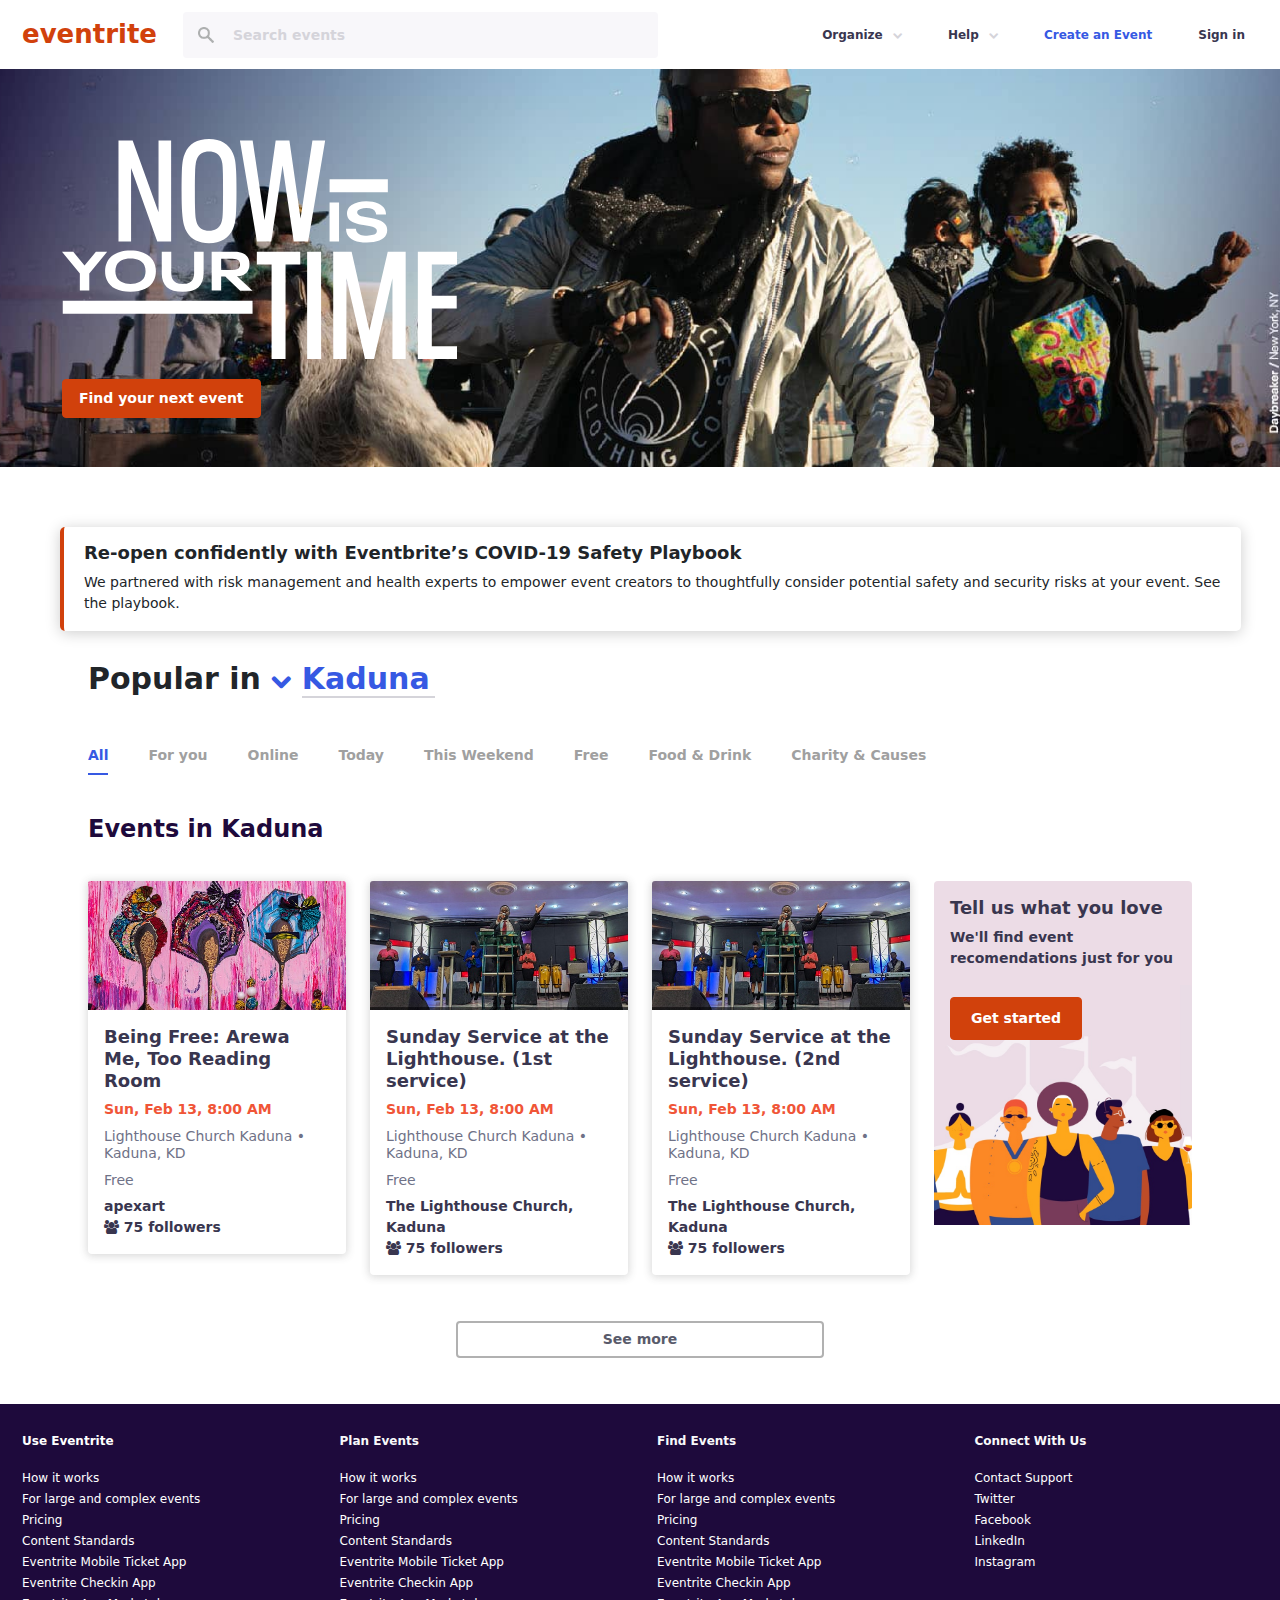
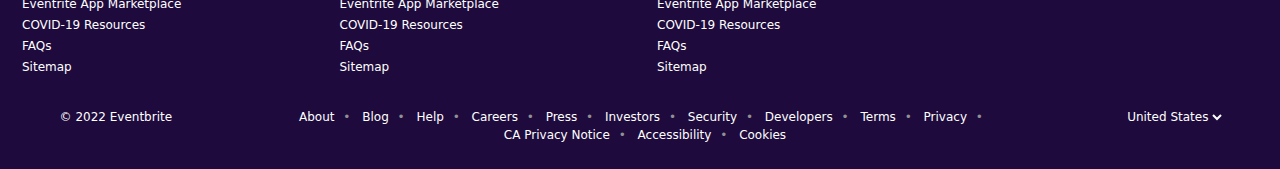
==== commit 4c7297a1: "Created the event page, fixed the navigation div bug, added pictures" ====
--- a/index.html
+++ b/index.html
@@ -12,9 +12,7 @@
     <link href="https://fonts.googleapis.com/css2?family=Poppins:ital,wght@0,400;0,500;0,600;0,700;1,200&display=swap" rel="stylesheet"> 
     <link rel="stylesheet" href="assets/font-awesome/css/font-awesome.css">
 </head>
-<body>  
-<header>
-<div class="container-fluid p-0">
+<body>
     <nav class="navbar navbar-expand-lg">
         <div class="container-fluid">
           <a class="navbar-brand" href="#">eventrite</a>
@@ -56,10 +54,9 @@
             </ul>
           </div>
         </div>
-      </nav>
-</div>
-
-<div class="container-fluid ">
+      </nav> 
+<header>
+<div class="jumbotron container-fluid ">
     <div class="row container-bg">
         <div class="col-md-12 col-sm-12 bg-splash">
             <svg id="home-header-text_svg" xmlns="http://www.w3.org/2000/svg" x="0" y="0" viewBox="0 0 295.76 164.65" xml:space="preserve"><style>
@@ -71,10 +68,11 @@
         
     </div>
 </div>
+
 </header>
 
 <main>
-    <section class="section-one">
+    <section class="section section-one">
         <div class="container-fluid mx-lg-5 mx-md-1 mx-sm-1">
             <div class="row">
                 <div class="col-md-12 notification mx-0">
@@ -136,6 +134,7 @@
                             <p class="card-text text-creator">apexart</p>
                             <p class="card-text text-traction"><i class="fa fa-users"></i> 75 followers</p>
                         </div>
+                       
                 </div>
             </div>
             <div class="col-md-3 col-sm-3">
@@ -149,10 +148,11 @@
                             <p class="card-text text-creator">The Lighthouse Church, Kaduna</p>
                             <p class="card-text text-traction"><i class="fa fa-users"></i> 75 followers</p>
                         </div>
+                       
                 </div>
             </div>
             <div class="col-md-3 col-sm-3">
-                <div class="card">
+                <div class="card mb">
                     <img src="assets/images/event-three.jpg" class="card-img-top" alt="...">
                         <div class="card-body">
                             <h5 class="card-title">Sunday Service at the Lighthouse. (2nd service)</h5>
@@ -161,10 +161,10 @@
                             <h6 class="card-subtitle mb-2 text-price">Free</h6>
                             <p class="card-text text-creator">The Lighthouse Church, Kaduna</p>
                             <p class="card-text text-traction"><i class="fa fa-users"></i> 75 followers</p>
-                        </div>
-                </div>
-            </div>
-            <div class="col-md-3 col-sm-3">
+                        </div>                 
+                </div>
+            </div>
+            <div class="col-md-3 col-sm-3 ">
                 <div class="card event-info" ds-color="#ECDCE6">                  
                     <div class="card-body">
                         <h5 class="card-title">Tell us what you love</h5>
@@ -191,8 +191,8 @@
 
 <footer>
 <div class="container-fluid">
-    <div class="row footer-top">
-        <div class="col-md-3">
+    <div class="row footer-top ">
+        <div class="col-md-3 d-none d-lg-block">
             <h4>Use Eventrite</h4>
             <ul class="list-unstyled">
                 <li>How it works</li>
@@ -207,7 +207,7 @@
                 <li>Sitemap</li>
             </ul>
         </div>
-        <div class="col-md-3">
+        <div class="col-md-3 d-none d-lg-block">
             <h4  class="text-light">Plan Events</h4>
             <ul class="list-unstyled">
                 <li>How it works</li>
@@ -222,7 +222,7 @@
                 <li>Sitemap</li>
             </ul>
         </div>
-        <div class="col-md-3">
+        <div class="col-md-3 d-none d-lg-block">
             <h4  class="text-light">Find Events</h4>
             <ul class="list-unstyled">
                 <li>How it works</li>
@@ -237,7 +237,7 @@
                 <li>Sitemap</li>
             </ul>
         </div>
-        <div class="col-md-3">
+        <div class="col-md-3 d-none d-lg-block">
             <h4 class="text-light">Connect With Us</h4>
             <ul class="list-unstyled">
                 <li>Contact Support</li>
@@ -248,7 +248,7 @@
             </ul>
         </div>
     </div>
-    <div class="row footer-down mt-3 mb-1">
+    <div class="row footer-down mt-3 mb-1 text-center">
         <div class="col-md-2">
             <p>© 2022 Eventbrite</p>
         </div>
--- a/assets/css/styles.css
+++ b/assets/css/styles.css
@@ -9,6 +9,7 @@
     box-sizing: border-box;
 }
 
+
 header,
 section {
     overflow-x: hidden;
@@ -16,6 +17,7 @@
 
 .navbar {
     padding: 0;
+
 }
 
 .navbar .container-fluid a.navbar-brand {
@@ -57,6 +59,7 @@
 
 }
 
+
 .navbar .container-fluid .navbar-collapse .navbar-nav li.nav-item .dropdown .nav-link {
     font-size: 12px;
     font-weight: 700;
@@ -88,10 +91,9 @@
     background: white;
     min-width: 250px;
     box-shadow: 0px 2px 15px 0px rgba(0, 0, 0, 0.2);
-    z-index: 1;
+    z-index: 1000;
     right: 0px;
 }
-
 
 .dropdown-content a {
     color: #919094;
@@ -134,6 +136,12 @@
     font-size: 14px;
     margin: 10px 10px 10px 50px;
 }
+
+.section {
+    margin-bottom: 30px;
+}
+
+
 
 .section-one .container-fluid .row .notification .notify-message {
     margin-top: 30px;
@@ -241,6 +249,7 @@
 
 .section-one .container-fluid .events-group .col-md-3 .card {
     border: none;
+    position: relative;
 }
 
 .section-one .container-fluid .events-group .col-md-3 .card:not(.event-info) {
@@ -294,6 +303,8 @@
     font-size: .875rem;
 }
 
+
+
 .section-one .container-fluid .events-group .col-md-3 .event-info .card-body h5.card-title {
     color: #39364f;
     font-weight: 600;
@@ -322,16 +333,478 @@
     padding: 10px 20px;
 }
 
+
+.section-one .container-fluid .events-group .col-md-3 .event-info .card-img-overlay a:hover {
+    background-color: #f05537;
+}
+
+.section-one .container-fluid .events-group .col-md-3 .card:not(.event-info) .card-img-overlay a {
+
+    color: #595b6b;
+    background-color: #fff;
+    border: 1px solid #dbdae3;
+    font-weight: 800;
+    font-size: 16px;
+    top: 120px;
+    position: absolute;
+    border-radius: 100px;
+    padding: 5px 10px 5px 10px;
+    width: min-content;
+    left: 80%;
+}
+
+
+.section-one .container-fluid .events-group .col-md-3 .card:not(.event-info) .card-img-overlay a:hover {
+    background-color: #dbdae3;
+}
+
+
 .section-one .container-fluid .row .col-md-12 .d-grid button {
     color: #595b6b;
     font-size: 14px;
     font-weight: 600;
 }
 
+
 .btn.btn-outline-gray {
     border: 2px solid rgb(177, 177, 177);
 }
 
+
+/* Login section */
+
+main.login .container-fluid .row .col-md-6 div h1 {
+    padding: 0px 10px 1px 0px;
+    color: var(--orange-theme);
+    font-weight: 700;
+    font-size: 26px;
+
+}
+
+main.login .container-fluid .row .col-md-6 div h2 {
+    padding: 0px 10px 15px 0px;
+    color: #1E0A3C;
+    font-weight: 700;
+    font-size: 3.25rem;
+
+}
+
+main.login .container-fluid .row .col-md-6 .d-grid a {
+    text-decoration: none;
+    color: #3659e3;
+    font-size: 14px;
+    font-weight: 600;
+    padding: 5px 20px;
+    display: block;
+    min-width: 400px;
+}
+
+main.login .container-fluid .row .col-md-6 .d-grid a:hover {
+    background: #F8F7FA;
+}
+
+main.login .container-fluid .row .col-md-6 .d-grid a.login-alt:first-of-type {
+    margin-top: 2px;
+}
+
+main.login .container-fluid .row .col-md-6 .d-grid a.login-alt:last-of-type {
+    margin-top: 15px;
+}
+
+main.login .container-fluid .row .col-md-6 .d-grid h6 {
+    margin: 10px 0 20px;
+    width: 360px;
+    text-align: center;
+    border-bottom: 1px solid rgb(177, 177, 177);
+    line-height: 0.01em;
+
+}
+
+main.login .container-fluid .row .col-md-6 .d-grid h6 span {
+    background: #fff;
+    padding: 0 10px;
+    border: 1px solid rgb(177, 177, 177);
+    border-radius: 10px;
+    font-weight: 600;
+    font-size: 12px;
+    color: #39364f;
+}
+
+main.login .container-fluid .row .col-md-6 div form .form-label.text {
+    width: min-content;
+    border: 1px solid rgb(170, 170, 170);
+    border-radius: 2px;
+}
+
+label {
+    font-size: 12px;
+    font-weight: 600;
+    color: rgb(136, 136, 136);
+    margin: 0 5px 3px 10px;
+}
+
+main.login .container-fluid .row .col-md-6 div form .form-label.text input {
+    font-size: 14px;
+    font-weight: 600;
+    min-width: 350px;
+    outline: none;
+    color: rgb(87, 87, 87);
+    margin: 0 5px 3px 5px;
+    border: none;
+}
+
+main.login .container-fluid .row .col-md-6 div form .form-label.text:focus-within {
+    color: #3659e3;
+    border: 2px solid #3659e3;
+    height: auto;
+}
+
+.login-frontend .submit-container .submit {
+    max-height: 200px;
+    color: #fff;
+    background-color: var(--orange-theme);
+    border: 0;
+    border-radius: 4px;
+    font-weight: 600;
+    font-size: 14px;
+    padding: 10px 20px;
+    display: block;
+    min-width: 360px;
+    margin: 8px 0px;
+}
+
+.login-frontend .submit-container .submit:hover {
+    background-color: #f05537;
+}
+
+
+.login-frontend .email-link-container .email-link {
+    max-height: 200px;
+    color: #39364f;
+    background: none;
+    border: 2px solid #6f7287;
+    border-radius: 4px;
+    font-weight: 600;
+    font-size: 14px;
+    padding: 10px 20px;
+    display: block;
+    min-width: 360px;
+    margin: 8px 0px;
+}
+
+.login-frontend .email-link-container .email-link:hover {
+    background: #f8f7fa;
+}
+
+main.login .container-fluid .row .login-bg {
+    background: url(../images/login.jpg) no-repeat;
+    background-size: cover;
+    background-position: center;
+}
+
+
+
+
+/* signup section */
+
+main.signup .container-fluid .row .col-md-6 div h1 {
+    padding: 0px 10px 1px 0px;
+    color: var(--orange-theme);
+    font-weight: 700;
+    font-size: 26px;
+
+}
+
+main.signup .container-fluid .row .col-md-6 div h2 {
+    padding: 0px 10px 15px 0px;
+    color: #1E0A3C;
+    font-weight: 700;
+    font-size: 3.25rem;
+
+}
+
+main.signup .container-fluid .row .col-md-6 .d-grid a {
+    text-decoration: none;
+    color: #3659e3;
+    font-size: 14px;
+    font-weight: 600;
+    padding: 5px 20px;
+    display: block;
+    min-width: 400px;
+}
+
+main.signup .container-fluid .row .col-md-6 .d-grid a:hover {
+    background: #F8F7FA;
+}
+
+main.signup .container-fluid .row .col-md-6 .d-grid a.login-alt:first-of-type {
+    margin-top: 2px;
+}
+
+main.signup .container-fluid .row .col-md-6 .d-grid a.login-alt:last-of-type {
+    margin-top: 15px;
+}
+
+main.signup .container-fluid .row .col-md-6 .d-grid h6 {
+    margin: 10px 0 20px;
+    width: 360px;
+    text-align: center;
+    border-bottom: 1px solid rgb(177, 177, 177);
+    line-height: 0.01em;
+
+}
+
+main.signup .container-fluid .row .col-md-6 .d-grid h6 span {
+    background: #fff;
+    padding: 0 10px;
+    border: 1px solid rgb(177, 177, 177);
+    border-radius: 10px;
+    font-weight: 600;
+    font-size: 12px;
+    color: #39364f;
+}
+
+main.signup .container-fluid .row .col-md-6 div form .form-label.text {
+    width: min-content;
+    border: 1px solid rgb(170, 170, 170);
+    border-radius: 2px;
+}
+
+main.signup .container-fluid .row .col-md-6 div form .form-label.text input {
+    font-size: 14px;
+    font-weight: 600;
+    min-width: 350px;
+    outline: none;
+    color: rgb(87, 87, 87);
+    margin: 0 5px 3px 5px;
+    border: none;
+}
+
+main.signup .container-fluid .row .col-md-6 div form .form-label.text:focus-within {
+    color: #3659e3;
+    border: 2px solid #3659e3;
+    height: auto;
+}
+
+.signup-frontend .submit-container .submit {
+    max-height: 200px;
+    color: #fff;
+    background-color: var(--orange-theme);
+    border: 0;
+    border-radius: 4px;
+    font-weight: 600;
+    font-size: 14px;
+    padding: 10px 20px;
+    display: block;
+    min-width: 360px;
+    margin: 8px 0px;
+}
+
+.signup-frontend .submit-container .submit:hover {
+    background-color: #f05537;
+}
+
+
+main.signup .container-fluid .row .signup-bg {
+    background: url(../images/signup.jpg) no-repeat;
+    background-size: cover;
+    background-position: center;
+}
+
+/*event*/
+
+.section-event .container-fluid .row .event-details .row {
+
+    border-radius: 5px 5px 0px 0px;
+    box-shadow: 0px 1px 1px #a0a0a0;
+}
+
+.section-event .container-fluid .row .event-details .row .event-date-details {
+    background: #EAE9ED;
+    padding: 30px;
+}
+
+.section-event .container-fluid .row .event-details .row .event-date-details .event-month,
+.event-date {
+    margin-bottom: 30px;
+}
+
+.section-event .container-fluid .row .event-details .row .event-date-details .event-month,
+.event-day {
+    line-height: 1.2em;
+    margin-bottom: 0px;
+
+}
+
+.section-event .container-fluid .row .event-details .row .event-date-details .event-month {
+    font-size: 13px;
+    font-weight: 600;
+}
+
+.section-event .container-fluid .row .event-details .row .event-date-details .event-day {
+    font-size: 17px;
+    font-weight: 600;
+}
+
+.section-event .container-fluid .row .event-details .row .event-details-two {
+    font-size: .9333333333rem;
+    line-height: 1.25rem;
+    color: #6F7287;
+    font-weight: 400;
+    text-align: left;
+
+}
+
+.section-event .container-fluid .row .event-details .row .event-details-two h1 {
+    margin: 0 auto;
+    -webkit-line-clamp: 4;
+    -webkit-box-orient: vertical;
+    overflow: hidden;
+    text-overflow: ellipsis;
+    color: #1E0A3C;
+    font-weight: 600;
+    font-size: 20px;
+    line-height: 21px;
+    letter-spacing: .5px;
+    word-break: break-word;
+}
+
+.section-event .container-fluid .row .event-details .row .event-details-two .event-creator {
+    display: block;
+    margin-top: 12px;
+}
+
+.section-event .container-fluid .row .event-details .row .event-details-two .event-creator a {
+    color: #16319d;
+    text-decoration: none;
+}
+
+.section-event .container-fluid .row .event-details .row .event-details-two .event-followership {
+    display: block;
+    margin-top: 5px;
+}
+
+.section-event .container-fluid .row .event-details .row .event-details-two .event-followership button {
+    background: white;
+    font-weight: 600;
+    font-size: 12px;
+    padding: 3px 6px;
+    border: 2px solid #3d64ff;
+    color: #3d64ff;
+}
+
+.section-event .container-fluid .row .event-details .row .event-details-two .ticket-price {
+    display: block;
+    margin-top: 120px;
+}
+
+.section-event .container-fluid .row .event-details .row .col-actions {
+    padding: 10px 15px;
+}
+
+.section-event .container-fluid .row .event-details .row .col-actions i {
+    margin: 15px;
+    font: 14px;
+
+}
+
+.section-event .container-fluid .row .event-details .row .col-actions button {
+    padding: 10px 130px;
+    font: 14px;
+    font-weight: 600;
+}
+
+.section-event .container-fluid .row .event-details .row .event-description {
+    font-size: 16px;
+    line-height: 1.5rem;
+}
+
+.section-event .container-fluid .row .event-details .row .event-description .event-desc-text {
+    margin-bottom: 50px;
+}
+
+.section-event .container-fluid .row .event-details .row .event-description h3 {
+    color: #1E0A3C;
+    line-height: 1.4rem;
+    font-size: 1rem;
+    font-weight: 400;
+}
+
+.section-event .container-fluid .row .event-details .row .event-description .social-share i {
+    width: 24px;
+    height: 24px;
+    padding: 0px 15px;
+}
+
+.section-event .container-fluid .row .event-details .row .event-desc-dates h3 {
+    color: #1E0A3C;
+    line-height: 1.4rem;
+    font-size: 1rem;
+    font-weight: 400;
+    text-transform: capitalize;
+}
+
+.section-event .container-fluid .row .event-details .row .event-desc-dates h3:not(:first-of-type) {
+    margin-top: 50px;
+}
+
+.section-event .container-fluid .row .event-details .row .event-desc-dates p {
+    font-size: .9333333333rem;
+    line-height: 1.25rem;
+    letter-spacing: .5px;
+    font-weight: 400;
+    margin: 0;
+}
+
+.section-event .container-fluid .row .event-details .row .event-desc-dates p a {
+    text-decoration: none;
+    color: #16319d;
+}
+
+.section-event .container-fluid .row .other-details img {
+    padding-bottom: 5px;
+}
+
+.section-event .container-fluid .row .other-details a {
+    padding-top: 10px;
+    display: block;
+    text-decoration: none;
+    color: #16319d;
+}
+
+.section-event .container-fluid .row .other-details span {
+    color: #1E0A3C;
+    font-size: .9333333333rem;
+    line-height: 1.25rem;
+    font-weight: 400;
+    padding: 10px 0px;
+    letter-spacing: .25px;
+    display: block;
+}
+
+.section-event .container-fluid .row .other-details p {
+    color: #6F7287;
+    word-wrap: break-word;
+    font-size: .9333333333rem;
+    line-height: 1.25rem;
+    font-weight: 400;
+    padding: 0 100px;
+
+}
+
+.section-event .container-fluid .row .other-details button {
+    padding: 10px 20px;
+}
+
+.section-event .container-fluid .row .other-details button.view-map {
+    display: block;
+    margin-top: 50px;
+    border: 2px solid #919094;
+    color: #595b6b;
+    font-weight: 500;
+}
+
+/* footer */
 footer {
     background: #1E0A3C;
     color: white;
